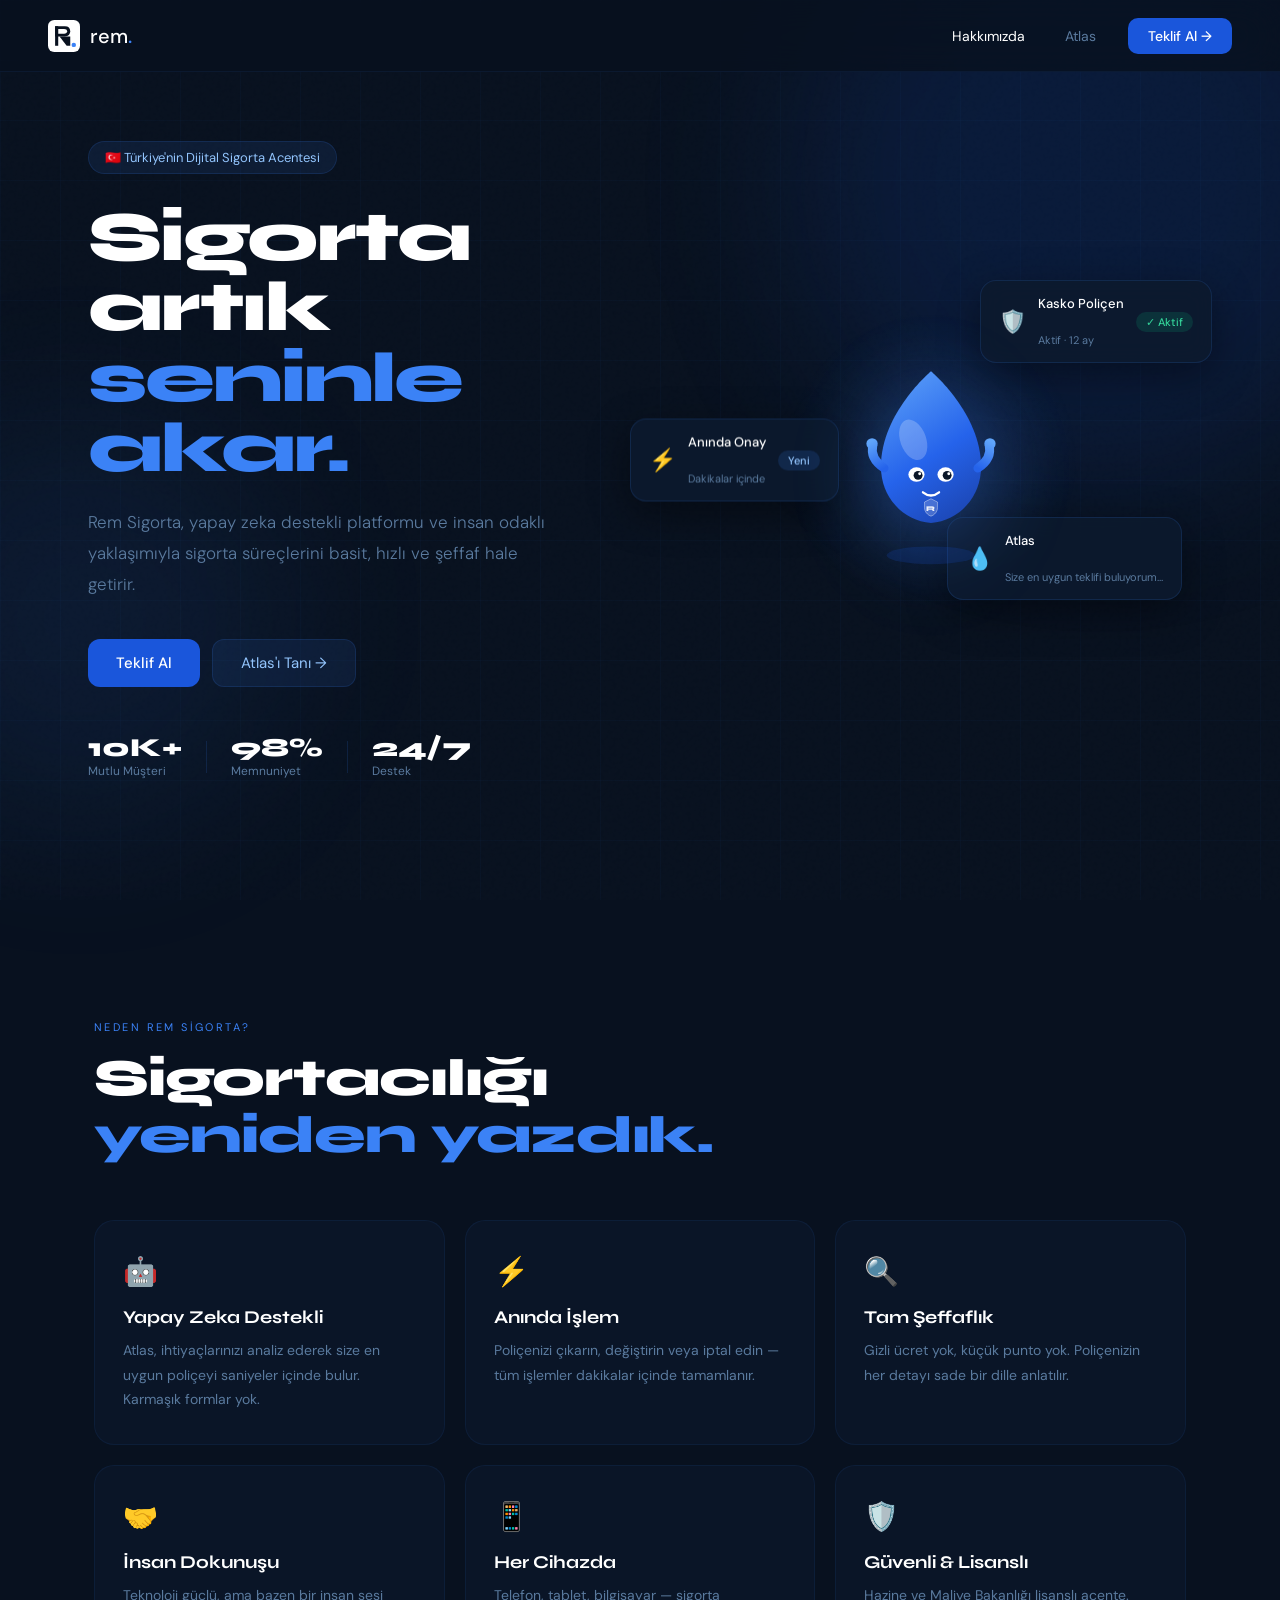
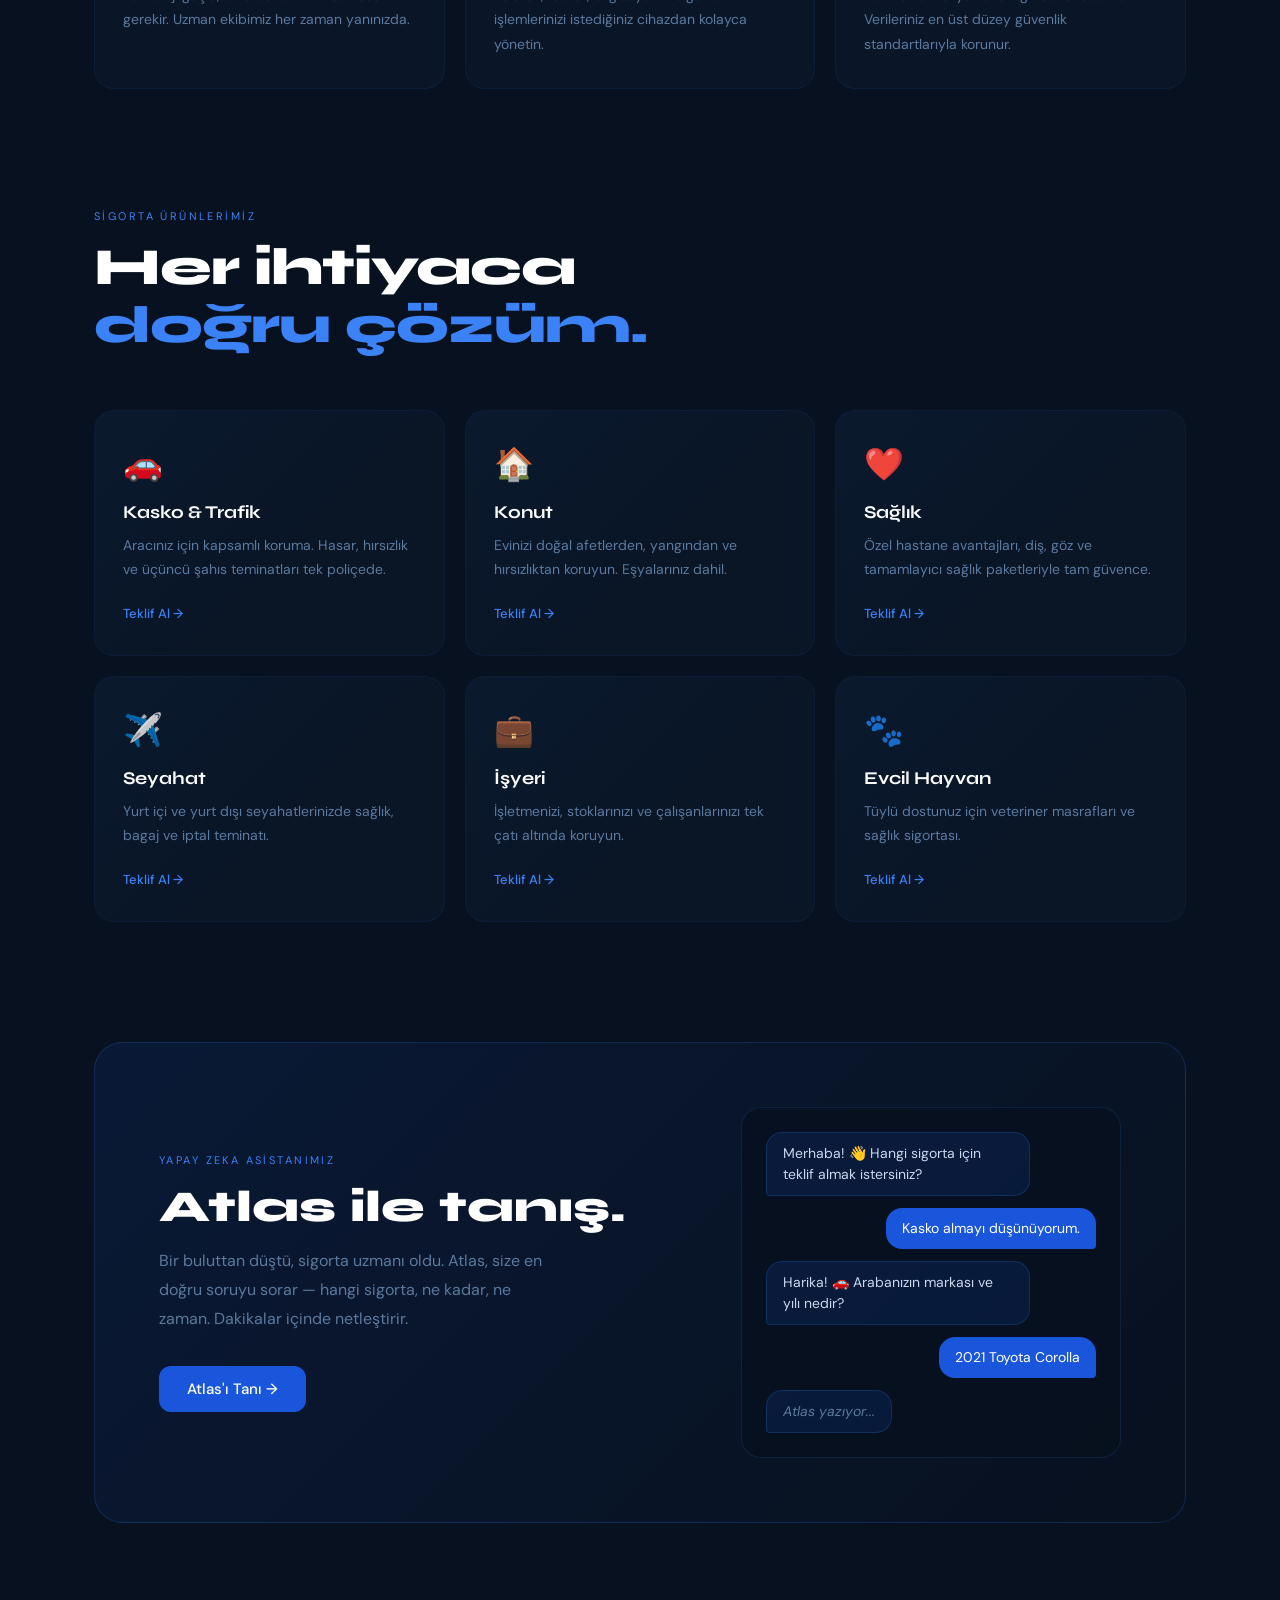
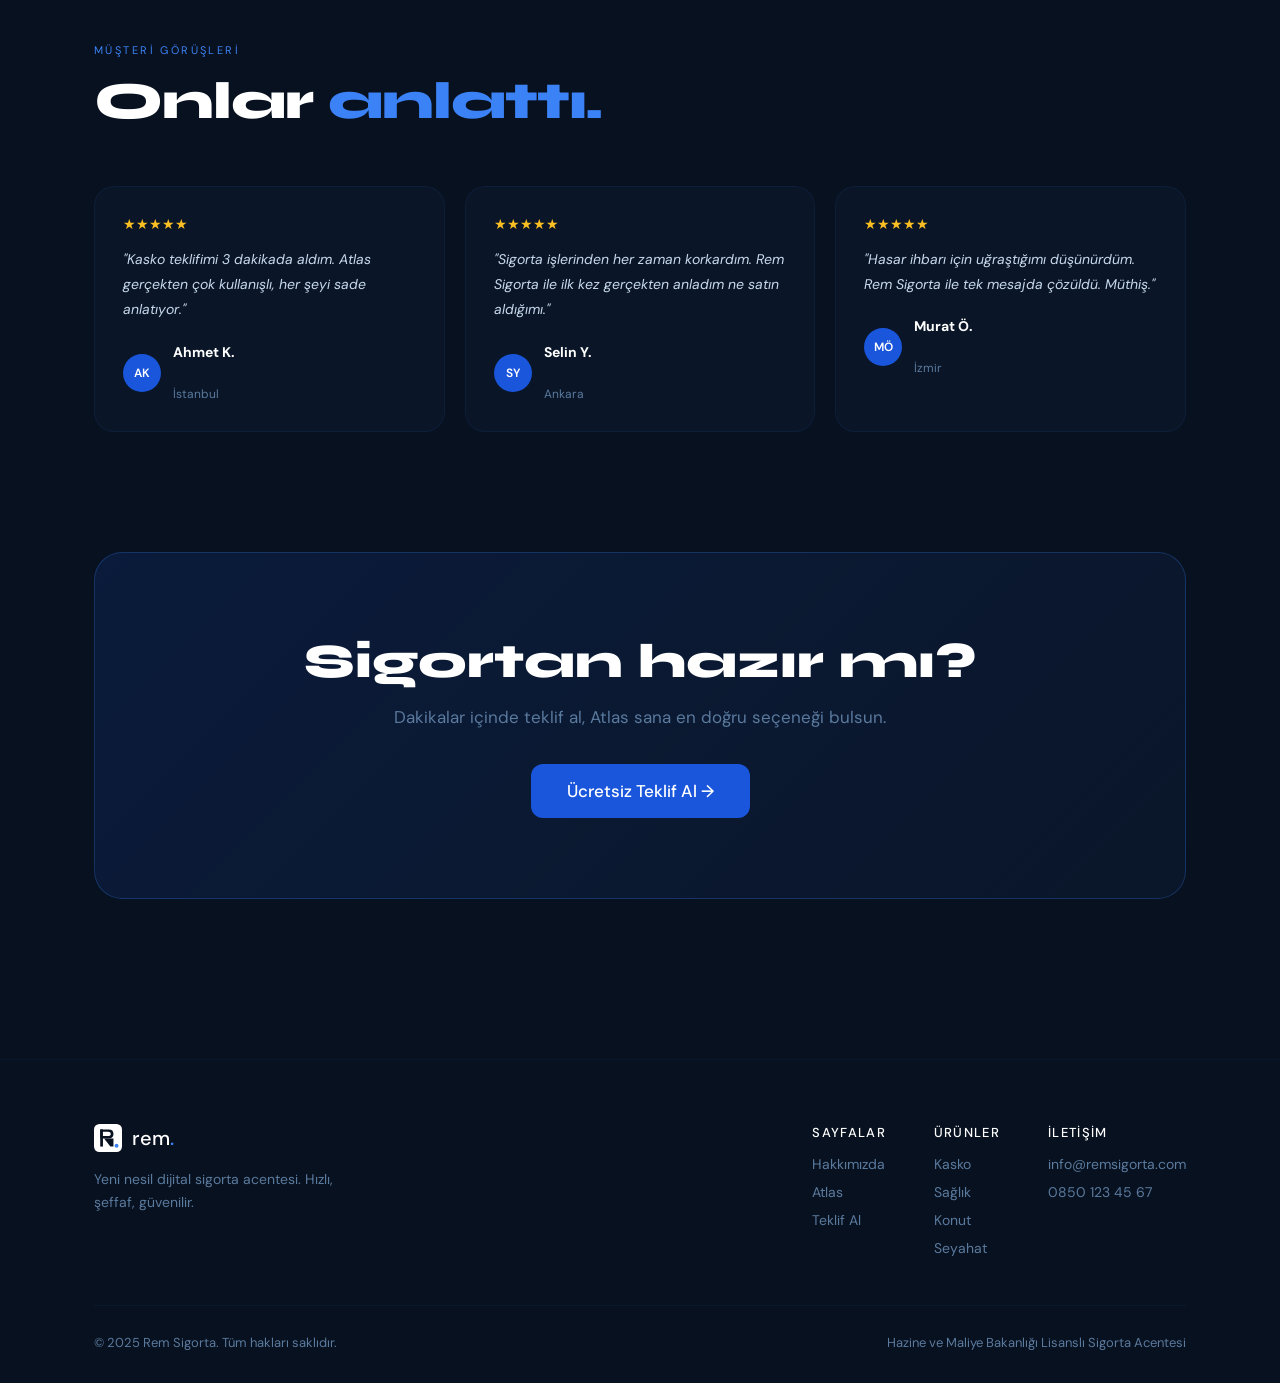
==== index.html @ 56dbf5d8 "feat: Rem Sigorta 3 sayfalı web sitesi — Hakkımızda, Atlas, Teklif Al" ====
<!DOCTYPE html>
<html lang="tr">
<head>
<meta charset="UTF-8">
<meta name="viewport" content="width=device-width, initial-scale=1.0">
<title>Rem Sigorta — Yeni Nesil Dijital Sigorta Acentesi</title>
<link rel="preconnect" href="https://fonts.googleapis.com">
<link rel="preconnect" href="https://fonts.gstatic.com" crossorigin>
<link href="https://fonts.googleapis.com/css2?family=Syne:wght@400;600;700;800&family=DM+Sans:ital,opsz,wght@0,9..40,300;0,9..40,400;0,9..40,500;1,9..40,300&display=swap" rel="stylesheet">
<link rel="stylesheet" href="css/global.css">
<link rel="stylesheet" href="css/hakkimizda.css">
</head>
<body>

<div class="orb orb-1"></div>
<div class="orb orb-2"></div>
<div class="grid-overlay"></div>

<!-- NAV -->
<nav id="navbar">
  <a class="nav-logo" href="index.html">
    <svg width="32" height="32" viewBox="0 0 72 72" fill="none">
      <rect width="72" height="72" rx="14" fill="white"/>
      <rect x="16" y="14" width="7" height="44" fill="#08111F"/>
      <path d="M16 14 H38 Q50 14 50 25.5 Q50 37 38 37 H16Z" fill="#08111F"/>
      <path d="M23 20 H36 Q43 20 43 25.5 Q43 31 36 31 H23Z" fill="white"/>
      <path d="M33 37 L50 37 L50 58 L42 58 L26 37Z" fill="#08111F"/>
      <circle cx="58" cy="56" r="5" fill="#3B82F6"/>
    </svg>
    <div class="nav-brand">rem<span class="dot">.</span></div>
  </a>
  <div class="nav-links">
    <a href="index.html" class="nav-link active">Hakkımızda</a>
    <a href="atlas.html" class="nav-link">Atlas</a>
    <a href="teklif.html" class="nav-cta">Teklif Al →</a>
  </div>
  <button class="nav-mobile-toggle" id="mobileToggle" aria-label="Menü">
    <span></span><span></span><span></span>
  </button>
</nav>
<div class="nav-mobile-menu" id="mobileMenu">
  <a href="index.html" class="nm-link active">Hakkımızda</a>
  <a href="atlas.html" class="nm-link">Atlas</a>
  <a href="teklif.html" class="nm-cta">Teklif Al →</a>
</div>

<!-- HERO -->
<section class="hero">
  <div class="hero-inner">
    <div class="hero-badge">🇹🇷 Türkiye'nin Dijital Sigorta Acentesi</div>
    <h1 class="hero-title">
      Sigorta artık<br>
      <span class="accent">seninle akar.</span>
    </h1>
    <p class="hero-sub">Rem Sigorta, yapay zeka destekli platformu ve insan odaklı yaklaşımıyla sigorta süreçlerini basit, hızlı ve şeffaf hale getirir.</p>
    <div class="hero-actions">
      <a href="teklif.html" class="btn-primary">Teklif Al</a>
      <a href="atlas.html" class="btn-secondary">Atlas'ı Tanı →</a>
    </div>
    <div class="hero-stats">
      <div class="stat"><span class="stat-num">10K+</span><span class="stat-lbl">Mutlu Müşteri</span></div>
      <div class="stat-divider"></div>
      <div class="stat"><span class="stat-num">98%</span><span class="stat-lbl">Memnuniyet</span></div>
      <div class="stat-divider"></div>
      <div class="stat"><span class="stat-num">24/7</span><span class="stat-lbl">Destek</span></div>
    </div>
  </div>
  <div class="hero-visual">
    <div class="hero-card-glow"></div>
    <div class="floating-card fc-1">
      <div class="fc-icon">🛡️</div>
      <div class="fc-text"><strong>Kasko Poliçen</strong><br><small>Aktif · 12 ay</small></div>
      <div class="fc-badge green">✓ Aktif</div>
    </div>
    <div class="floating-card fc-2">
      <div class="fc-icon">💧</div>
      <div class="fc-text"><strong>Atlas</strong><br><small>Size en uygun teklifi buluyorum…</small></div>
    </div>
    <div class="floating-card fc-3">
      <div class="fc-icon">⚡</div>
      <div class="fc-text"><strong>Anında Onay</strong><br><small>Dakikalar içinde</small></div>
      <div class="fc-badge blue">Yeni</div>
    </div>
    <svg class="hero-atlas-mini" width="180" height="210" viewBox="0 0 220 260" fill="none">
      <ellipse cx="110" cy="248" rx="55" ry="11" fill="rgba(26,86,219,0.18)"/>
      <path d="M110 20 C110 20 48 72 48 138 C48 176 75 205 110 208 C145 205 172 176 172 138 C172 72 110 20 110 20Z" fill="url(#ahero)"/>
      <ellipse cx="88" cy="105" rx="16" ry="26" fill="rgba(255,255,255,0.22)" transform="rotate(-20 88 105)"/>
      <ellipse cx="92" cy="148" rx="10" ry="9" fill="white"/>
      <circle cx="94" cy="149" r="5.5" fill="#0A1628"/><circle cx="96" cy="147" r="1.8" fill="white"/>
      <ellipse cx="128" cy="148" rx="10" ry="9" fill="white"/>
      <circle cx="130" cy="149" r="5.5" fill="#0A1628"/><circle cx="132" cy="147" r="1.8" fill="white"/>
      <path d="M100 170 Q110 178 120 170" stroke="white" stroke-width="2.8" stroke-linecap="round" fill="none"/>
      <path d="M52 140 Q34 128 38 112" stroke="url(#ha1)" stroke-width="11" stroke-linecap="round" fill="none"/>
      <circle cx="37" cy="110" r="7" fill="url(#ha1)"/>
      <path d="M168 140 Q186 128 182 112" stroke="url(#ha2)" stroke-width="11" stroke-linecap="round" fill="none"/>
      <circle cx="183" cy="110" r="7" fill="url(#ha2)"/>
      <path d="M110 178 L102 182 V189 C102 194 105.6 198 110 199.5 C114.4 198 118 194 118 189 V182 Z" fill="rgba(255,255,255,0.18)" stroke="rgba(255,255,255,0.4)" stroke-width="1.2"/>
      <text x="110" y="193" text-anchor="middle" font-family="'Syne',sans-serif" font-weight="800" font-size="9" fill="white" opacity="0.9">R</text>
      <defs>
        <linearGradient id="ahero" x1="48" y1="20" x2="172" y2="208" gradientUnits="userSpaceOnUse">
          <stop offset="0%" stop-color="#60A5FA"/><stop offset="55%" stop-color="#2563EB"/><stop offset="100%" stop-color="#1A40A8"/>
        </linearGradient>
        <linearGradient id="ha1" x1="52" y1="140" x2="34" y2="108" gradientUnits="userSpaceOnUse">
          <stop offset="0%" stop-color="#2563EB"/><stop offset="100%" stop-color="#60A5FA"/>
        </linearGradient>
        <linearGradient id="ha2" x1="168" y1="140" x2="186" y2="108" gradientUnits="userSpaceOnUse">
          <stop offset="0%" stop-color="#2563EB"/><stop offset="100%" stop-color="#60A5FA"/>
        </linearGradient>
      </defs>
    </svg>
  </div>
</section>

<!-- NEDEN REM -->
<section class="why-section">
  <div class="container">
    <div class="section-label">Neden Rem Sigorta?</div>
    <h2 class="section-title">Sigortacılığı<br><em>yeniden yazdık.</em></h2>
    <div class="why-grid">
      <div class="why-card reveal">
        <div class="why-icon">🤖</div>
        <h3>Yapay Zeka Destekli</h3>
        <p>Atlas, ihtiyaçlarınızı analiz ederek size en uygun poliçeyi saniyeler içinde bulur. Karmaşık formlar yok.</p>
      </div>
      <div class="why-card reveal">
        <div class="why-icon">⚡</div>
        <h3>Anında İşlem</h3>
        <p>Poliçenizi çıkarın, değiştirin veya iptal edin — tüm işlemler dakikalar içinde tamamlanır.</p>
      </div>
      <div class="why-card reveal">
        <div class="why-icon">🔍</div>
        <h3>Tam Şeffaflık</h3>
        <p>Gizli ücret yok, küçük punto yok. Poliçenizin her detayı sade bir dille anlatılır.</p>
      </div>
      <div class="why-card reveal">
        <div class="why-icon">🤝</div>
        <h3>İnsan Dokunuşu</h3>
        <p>Teknoloji güçlü, ama bazen bir insan sesi gerekir. Uzman ekibimiz her zaman yanınızda.</p>
      </div>
      <div class="why-card reveal">
        <div class="why-icon">📱</div>
        <h3>Her Cihazda</h3>
        <p>Telefon, tablet, bilgisayar — sigorta işlemlerinizi istediğiniz cihazdan kolayca yönetin.</p>
      </div>
      <div class="why-card reveal">
        <div class="why-icon">🛡️</div>
        <h3>Güvenli & Lisanslı</h3>
        <p>Hazine ve Maliye Bakanlığı lisanslı acente. Verileriniz en üst düzey güvenlik standartlarıyla korunur.</p>
      </div>
    </div>
  </div>
</section>

<!-- ÜRÜNLER -->
<section class="products-section">
  <div class="container">
    <div class="section-label">Sigorta Ürünlerimiz</div>
    <h2 class="section-title">Her ihtiyaca<br><em>doğru çözüm.</em></h2>
    <div class="products-grid">
      <div class="product-card reveal">
        <div class="product-icon">🚗</div>
        <h3>Kasko & Trafik</h3>
        <p>Aracınız için kapsamlı koruma. Hasar, hırsızlık ve üçüncü şahıs teminatları tek poliçede.</p>
        <a href="teklif.html" class="product-link">Teklif Al →</a>
      </div>
      <div class="product-card reveal">
        <div class="product-icon">🏠</div>
        <h3>Konut</h3>
        <p>Evinizi doğal afetlerden, yangından ve hırsızlıktan koruyun. Eşyalarınız dahil.</p>
        <a href="teklif.html" class="product-link">Teklif Al →</a>
      </div>
      <div class="product-card reveal">
        <div class="product-icon">❤️</div>
        <h3>Sağlık</h3>
        <p>Özel hastane avantajları, diş, göz ve tamamlayıcı sağlık paketleriyle tam güvence.</p>
        <a href="teklif.html" class="product-link">Teklif Al →</a>
      </div>
      <div class="product-card reveal">
        <div class="product-icon">✈️</div>
        <h3>Seyahat</h3>
        <p>Yurt içi ve yurt dışı seyahatlerinizde sağlık, bagaj ve iptal teminatı.</p>
        <a href="teklif.html" class="product-link">Teklif Al →</a>
      </div>
      <div class="product-card reveal">
        <div class="product-icon">💼</div>
        <h3>İşyeri</h3>
        <p>İşletmenizi, stoklarınızı ve çalışanlarınızı tek çatı altında koruyun.</p>
        <a href="teklif.html" class="product-link">Teklif Al →</a>
      </div>
      <div class="product-card reveal">
        <div class="product-icon">🐾</div>
        <h3>Evcil Hayvan</h3>
        <p>Tüylü dostunuz için veteriner masrafları ve sağlık sigortası.</p>
        <a href="teklif.html" class="product-link">Teklif Al →</a>
      </div>
    </div>
  </div>
</section>

<!-- ATLAS TANITIM -->
<section class="atlas-promo">
  <div class="container">
    <div class="atlas-promo-inner reveal">
      <div class="atlas-promo-text">
        <div class="section-label">Yapay Zeka Asistanımız</div>
        <h2>Atlas ile tanış.</h2>
        <p>Bir buluttan düştü, sigorta uzmanı oldu. Atlas, size en doğru soruyu sorar — hangi sigorta, ne kadar, ne zaman. Dakikalar içinde netleştirir.</p>
        <a href="atlas.html" class="btn-primary">Atlas'ı Tanı →</a>
      </div>
      <div class="atlas-promo-visual">
        <div class="atlas-chat">
          <div class="chat-bubble bot">Merhaba! 👋 Hangi sigorta için teklif almak istersiniz?</div>
          <div class="chat-bubble user">Kasko almayı düşünüyorum.</div>
          <div class="chat-bubble bot">Harika! 🚗 Arabanızın markası ve yılı nedir?</div>
          <div class="chat-bubble user">2021 Toyota Corolla</div>
          <div class="chat-bubble bot typing">Atlas yazıyor<span class="dots"><span>.</span><span>.</span><span>.</span></span></div>
        </div>
      </div>
    </div>
  </div>
</section>

<!-- MÜŞTERİ GÖRÜŞLERİ -->
<section class="testimonials-section">
  <div class="container">
    <div class="section-label">Müşteri Görüşleri</div>
    <h2 class="section-title">Onlar <em>anlattı.</em></h2>
    <div class="testimonials-grid">
      <div class="testimonial-card reveal">
        <div class="stars">★★★★★</div>
        <p>"Kasko teklifimi 3 dakikada aldım. Atlas gerçekten çok kullanışlı, her şeyi sade anlatıyor."</p>
        <div class="testimonial-author">
          <div class="author-avatar">AK</div>
          <div><strong>Ahmet K.</strong><br><small>İstanbul</small></div>
        </div>
      </div>
      <div class="testimonial-card reveal">
        <div class="stars">★★★★★</div>
        <p>"Sigorta işlerinden her zaman korkardım. Rem Sigorta ile ilk kez gerçekten anladım ne satın aldığımı."</p>
        <div class="testimonial-author">
          <div class="author-avatar">SY</div>
          <div><strong>Selin Y.</strong><br><small>Ankara</small></div>
        </div>
      </div>
      <div class="testimonial-card reveal">
        <div class="stars">★★★★★</div>
        <p>"Hasar ihbarı için uğraştığımı düşünürdüm. Rem Sigorta ile tek mesajda çözüldü. Müthiş."</p>
        <div class="testimonial-author">
          <div class="author-avatar">MÖ</div>
          <div><strong>Murat Ö.</strong><br><small>İzmir</small></div>
        </div>
      </div>
    </div>
  </div>
</section>

<!-- CTA -->
<section class="cta-section">
  <div class="container">
    <div class="cta-inner reveal">
      <h2>Sigortan hazır mı?</h2>
      <p>Dakikalar içinde teklif al, Atlas sana en doğru seçeneği bulsun.</p>
      <a href="teklif.html" class="btn-primary btn-large">Ücretsiz Teklif Al →</a>
    </div>
  </div>
</section>

<!-- FOOTER -->
<footer>
  <div class="container">
    <div class="footer-top">
      <div class="footer-brand">
        <a class="nav-logo" href="index.html">
          <svg width="28" height="28" viewBox="0 0 72 72" fill="none">
            <rect width="72" height="72" rx="14" fill="white"/>
            <rect x="16" y="14" width="7" height="44" fill="#08111F"/>
            <path d="M16 14 H38 Q50 14 50 25.5 Q50 37 38 37 H16Z" fill="#08111F"/>
            <path d="M23 20 H36 Q43 20 43 25.5 Q43 31 36 31 H23Z" fill="white"/>
            <path d="M33 37 L50 37 L50 58 L42 58 L26 37Z" fill="#08111F"/>
            <circle cx="58" cy="56" r="5" fill="#3B82F6"/>
          </svg>
          <div class="nav-brand">rem<span class="dot">.</span></div>
        </a>
        <p>Yeni nesil dijital sigorta acentesi. Hızlı, şeffaf, güvenilir.</p>
      </div>
      <div class="footer-links">
        <div class="footer-col">
          <h4>Sayfalar</h4>
          <a href="index.html">Hakkımızda</a>
          <a href="atlas.html">Atlas</a>
          <a href="teklif.html">Teklif Al</a>
        </div>
        <div class="footer-col">
          <h4>Ürünler</h4>
          <a href="teklif.html">Kasko</a>
          <a href="teklif.html">Sağlık</a>
          <a href="teklif.html">Konut</a>
          <a href="teklif.html">Seyahat</a>
        </div>
        <div class="footer-col">
          <h4>İletişim</h4>
          <a href="mailto:info@remsigorta.com">info@remsigorta.com</a>
          <a href="tel:+908501234567">0850 123 45 67</a>
        </div>
      </div>
    </div>
    <div class="footer-bottom">
      <p>© 2025 Rem Sigorta. Tüm hakları saklıdır.</p>
      <p>Hazine ve Maliye Bakanlığı Lisanslı Sigorta Acentesi</p>
    </div>
  </div>
</footer>

<script src="js/main.js"></script>
</body>
</html>
---- css/global.css ----
/* ═══════════════════════════════════════
   REM SİGORTA — GLOBAL STYLES
═══════════════════════════════════════ */

@import url('https://fonts.googleapis.com/css2?family=Syne:wght@400;600;700;800&family=DM+Sans:ital,opsz,wght@0,9..40,300;0,9..40,400;0,9..40,500;1,9..40,300&display=swap');

:root {
  --navy:   #08111F;
  --navy2:  #0D1A2E;
  --blue:   #1A56DB;
  --sky:    #3B82F6;
  --ice:    #93C5FD;
  --white:  #FFFFFF;
  --muted:  #5A7A9E;
  --text:   #C8D9EE;
  --border: rgba(59,130,246,0.15);
  --border2:rgba(59,130,246,0.08);
  --glow:   rgba(59,130,246,0.2);
}

*, *::before, *::after { margin:0; padding:0; box-sizing:border-box; }
html { scroll-behavior:smooth; }
body {
  background: var(--navy);
  color: var(--text);
  font-family: 'DM Sans', sans-serif;
  overflow-x: hidden;
  min-height: 100vh;
}

/* Noise texture overlay */
body::before {
  content: '';
  position: fixed; inset: 0;
  background-image: url("data:image/svg+xml,%3Csvg viewBox='0 0 256 256' xmlns='http://www.w3.org/2000/svg'%3E%3Cfilter id='n'%3E%3CfeTurbulence type='fractalNoise' baseFrequency='0.9' numOctaves='4' stitchTiles='stitch'/%3E%3C/filter%3E%3Crect width='100%25' height='100%25' filter='url(%23n)' opacity='0.04'/%3E%3C/svg%3E");
  pointer-events: none; z-index: 0; opacity: 0.4;
}

/* Ambient orbs */
.orb {
  position: fixed; border-radius: 50%;
  pointer-events: none; z-index: 0; filter: blur(80px);
}
.orb-1 {
  width: 600px; height: 600px;
  background: rgba(26,86,219,0.14);
  top: -120px; right: -120px;
  animation: drift1 14s ease-in-out infinite;
}
.orb-2 {
  width: 400px; height: 400px;
  background: rgba(59,130,246,0.08);
  bottom: 80px; left: -120px;
  animation: drift2 18s ease-in-out infinite;
}
@keyframes drift1 { 0%,100%{transform:translate(0,0)} 50%{transform:translate(28px,40px)} }
@keyframes drift2 { 0%,100%{transform:translate(0,0)} 50%{transform:translate(-22px,28px)} }

/* Grid overlay */
.grid-overlay {
  position: fixed; inset: 0; z-index: 0; pointer-events: none;
  background-image:
    linear-gradient(rgba(59,130,246,0.03) 1px, transparent 1px),
    linear-gradient(90deg, rgba(59,130,246,0.03) 1px, transparent 1px);
  background-size: 60px 60px;
}

/* ═══ NAVBAR ═══ */
nav {
  position: fixed; top: 0; left: 0; right: 0; z-index: 1000;
  padding: 0 48px;
  height: 72px;
  display: flex; align-items: center; justify-content: space-between;
  background: rgba(8,17,31,0.8);
  backdrop-filter: blur(20px);
  border-bottom: 1px solid var(--border2);
  transition: background .3s;
}
nav.scrolled {
  background: rgba(8,17,31,0.95);
  border-bottom-color: var(--border);
}

.nav-logo {
  display: flex; align-items: center; gap: 10px;
  text-decoration: none;
}
.nav-brand {
  font-family: 'DM Sans', sans-serif;
  font-weight: 500; font-size: 20px; color: white;
}
.nav-brand .dot { color: var(--sky); }

.nav-links {
  display: flex; align-items: center; gap: 8px;
}
.nav-link {
  font-size: 14px; font-weight: 400; color: var(--muted);
  text-decoration: none; padding: 8px 16px; border-radius: 8px;
  transition: color .2s, background .2s;
}
.nav-link:hover { color: white; background: rgba(255,255,255,0.05); }
.nav-link.active { color: white; }

.nav-cta {
  font-size: 14px; font-weight: 500;
  color: white; text-decoration: none;
  background: var(--blue);
  padding: 9px 20px; border-radius: 10px;
  transition: background .2s, transform .15s;
  margin-left: 8px;
}
.nav-cta:hover { background: var(--sky); transform: translateY(-1px); }

.nav-mobile-toggle {
  display: none; flex-direction: column; gap: 5px;
  background: none; border: none; cursor: pointer; padding: 4px;
}
.nav-mobile-toggle span {
  display: block; width: 24px; height: 2px;
  background: var(--muted); border-radius: 2px; transition: .3s;
}

.nav-mobile-menu {
  display: none; position: fixed; top: 72px; left: 0; right: 0;
  background: rgba(8,17,31,0.97); backdrop-filter: blur(20px);
  padding: 20px 24px; border-bottom: 1px solid var(--border);
  flex-direction: column; gap: 8px; z-index: 999;
}
.nav-mobile-menu.open { display: flex; }
.nm-link {
  font-size: 16px; color: var(--muted); text-decoration: none;
  padding: 12px 16px; border-radius: 10px; transition: .2s;
}
.nm-link:hover, .nm-link.active { color: white; background: rgba(255,255,255,0.05); }
.nm-cta {
  font-size: 16px; font-weight: 500; color: white; text-decoration: none;
  background: var(--blue); padding: 12px 16px; border-radius: 10px;
  text-align: center; margin-top: 8px; transition: .2s;
}
.nm-cta:hover { background: var(--sky); }

/* ═══ CONTAINER ═══ */
.container {
  max-width: 1140px; margin: 0 auto;
  padding: 0 24px; position: relative; z-index: 1;
}

/* ═══ SECTION LABELS ═══ */
.section-label {
  font-size: 11px; text-transform: uppercase; letter-spacing: .22em;
  color: var(--sky); margin-bottom: 16px; display: block;
}
.section-title {
  font-family: 'Syne', sans-serif; font-weight: 800;
  font-size: clamp(32px, 4.5vw, 52px);
  color: var(--white); line-height: 1.1;
  letter-spacing: -.02em; margin-bottom: 56px;
}
.section-title em { color: var(--sky); font-style: normal; }

/* ═══ BUTTONS ═══ */
.btn-primary {
  display: inline-flex; align-items: center; gap: 8px;
  background: var(--blue); color: white;
  font-size: 15px; font-weight: 500; text-decoration: none;
  padding: 13px 28px; border-radius: 12px;
  border: none; cursor: pointer;
  transition: background .2s, transform .15s, box-shadow .2s;
  box-shadow: 0 0 0 0 rgba(59,130,246,0);
}
.btn-primary:hover {
  background: var(--sky); transform: translateY(-2px);
  box-shadow: 0 8px 30px rgba(59,130,246,0.3);
}
.btn-primary.btn-large {
  font-size: 17px; padding: 16px 36px;
}

.btn-secondary {
  display: inline-flex; align-items: center; gap: 8px;
  background: rgba(59,130,246,0.1);
  border: 1px solid var(--border);
  color: var(--ice); font-size: 15px; font-weight: 400;
  text-decoration: none; padding: 13px 28px; border-radius: 12px;
  cursor: pointer;
  transition: background .2s, color .2s, transform .15s;
}
.btn-secondary:hover {
  background: rgba(59,130,246,0.18); color: white;
  transform: translateY(-2px);
}

/* ═══ REVEAL ANIMATION ═══ */
.reveal {
  opacity: 0; transform: translateY(24px);
  transition: opacity .6s ease, transform .6s ease;
}
.reveal.visible { opacity: 1; transform: translateY(0); }
.reveal:nth-child(2) { transition-delay: .08s; }
.reveal:nth-child(3) { transition-delay: .16s; }
.reveal:nth-child(4) { transition-delay: .24s; }
.reveal:nth-child(5) { transition-delay: .32s; }
.reveal:nth-child(6) { transition-delay: .40s; }

/* ═══ FOOTER ═══ */
footer {
  position: relative; z-index: 1;
  border-top: 1px solid var(--border2);
  padding: 64px 0 32px;
  margin-top: 80px;
}
.footer-top {
  display: flex; justify-content: space-between; gap: 48px;
  margin-bottom: 48px;
  flex-wrap: wrap;
}
.footer-brand {
  max-width: 260px;
}
.footer-brand p {
  margin-top: 16px; font-size: 14px; color: var(--muted);
  line-height: 1.7;
}
.footer-links {
  display: flex; gap: 48px; flex-wrap: wrap;
}
.footer-col {
  display: flex; flex-direction: column; gap: 10px;
}
.footer-col h4 {
  font-size: 13px; font-weight: 500; color: white;
  margin-bottom: 4px; text-transform: uppercase; letter-spacing: .1em;
}
.footer-col a {
  font-size: 14px; color: var(--muted); text-decoration: none;
  transition: color .2s;
}
.footer-col a:hover { color: white; }
.footer-bottom {
  display: flex; justify-content: space-between;
  align-items: center; flex-wrap: wrap; gap: 12px;
  padding-top: 28px; border-top: 1px solid var(--border2);
}
.footer-bottom p { font-size: 13px; color: var(--muted); }

/* ═══ RESPONSIVE ═══ */
@media (max-width: 768px) {
  nav { padding: 0 20px; }
  .nav-links { display: none; }
  .nav-mobile-toggle { display: flex; }
  .footer-top { flex-direction: column; }
  .footer-links { gap: 32px; }
  .footer-bottom { flex-direction: column; text-align: center; }
}

@keyframes fadeUp {
  from { opacity:0; transform:translateY(20px); }
  to   { opacity:1; transform:translateY(0); }
}
---- css/hakkimizda.css ----
/* ═══════════════════════════════════════
   HAKKIMIZDA / ANA SAYFA
═══════════════════════════════════════ */

/* HERO */
.hero {
  position: relative; z-index: 1;
  min-height: 100vh;
  display: flex; align-items: center;
  padding: 100px 48px 80px;
  gap: 60px; max-width: 1200px; margin: 0 auto;
}
.hero-inner { flex: 1; max-width: 560px; }
.hero-visual {
  flex: 1; position: relative;
  display: flex; align-items: center; justify-content: center;
  min-height: 480px;
}

.hero-badge {
  display: inline-flex; align-items: center; gap: 8px;
  background: rgba(59,130,246,0.1);
  border: 1px solid var(--border);
  border-radius: 100px;
  padding: 7px 16px; font-size: 13px; color: var(--ice);
  margin-bottom: 28px;
  animation: fadeUp .5s ease both;
}
.hero-title {
  font-family: 'Syne', sans-serif; font-weight: 800;
  font-size: clamp(40px, 5.5vw, 72px);
  color: var(--white); line-height: 1.0; letter-spacing: -.03em;
  margin-bottom: 24px;
  animation: fadeUp .6s .05s ease both;
}
.hero-title .accent { color: var(--sky); }

.hero-sub {
  font-size: 17px; color: var(--muted);
  line-height: 1.8; font-weight: 300; max-width: 460px;
  margin-bottom: 40px;
  animation: fadeUp .6s .12s ease both;
}
.hero-actions {
  display: flex; gap: 12px; flex-wrap: wrap;
  margin-bottom: 48px;
  animation: fadeUp .6s .18s ease both;
}
.hero-stats {
  display: flex; align-items: center; gap: 24px;
  animation: fadeUp .6s .24s ease both;
}
.stat { display: flex; flex-direction: column; }
.stat-num {
  font-family: 'Syne', sans-serif; font-weight: 800;
  font-size: 26px; color: white; line-height: 1;
}
.stat-lbl { font-size: 12px; color: var(--muted); margin-top: 2px; }
.stat-divider {
  width: 1px; height: 32px;
  background: var(--border); flex-shrink: 0;
}

/* Floating visual cards */
.hero-card-glow {
  position: absolute; top: 50%; left: 50%;
  transform: translate(-50%,-50%);
  width: 320px; height: 320px; border-radius: 50%;
  background: radial-gradient(circle, rgba(59,130,246,0.15) 0%, transparent 65%);
  animation: halo 5s ease-in-out infinite;
  pointer-events: none;
}
@keyframes halo {
  0%,100%{transform:translate(-50%,-50%) scale(1);opacity:.6}
  50%{transform:translate(-50%,-50%) scale(1.12);opacity:1}
}

.hero-atlas-mini {
  animation: float 5s ease-in-out infinite;
  filter: drop-shadow(0 16px 40px rgba(59,130,246,0.35));
}
@keyframes float { 0%,100%{transform:translateY(0)} 50%{transform:translateY(-14px)} }

.floating-card {
  position: absolute;
  background: rgba(13,26,46,0.9);
  backdrop-filter: blur(12px);
  border: 1px solid var(--border);
  border-radius: 16px;
  padding: 14px 18px;
  display: flex; align-items: center; gap: 12px;
  min-width: 200px;
  box-shadow: 0 12px 40px rgba(0,0,0,0.4);
}
.fc-icon { font-size: 22px; flex-shrink: 0; }
.fc-text { font-size: 13px; color: var(--text); flex: 1; }
.fc-text strong { display: block; color: white; margin-bottom: 2px; font-weight: 500; }
.fc-text small { color: var(--muted); font-size: 11px; }
.fc-badge {
  font-size: 11px; font-weight: 500; padding: 3px 10px;
  border-radius: 100px; flex-shrink: 0;
}
.fc-badge.green { background: rgba(16,185,129,0.15); color: #34D399; }
.fc-badge.blue  { background: rgba(59,130,246,0.15); color: var(--ice); }

.fc-1 { top: 60px; right: -20px; animation: floatCard1 6s ease-in-out infinite; }
.fc-2 { bottom: 100px; right: 10px; animation: floatCard2 7s 1s ease-in-out infinite; }
.fc-3 { top: 50%; left: -40px; transform: translateY(-50%); animation: floatCard3 5s 2s ease-in-out infinite; }

@keyframes floatCard1 { 0%,100%{transform:translateY(0)} 50%{transform:translateY(-8px)} }
@keyframes floatCard2 { 0%,100%{transform:translateY(0)} 50%{transform:translateY(8px)} }
@keyframes floatCard3 { 0%,100%{transform:translateY(-50%) translateX(0)} 50%{transform:translateY(-50%) translateX(-6px)} }

/* WHY SECTION */
.why-section {
  position: relative; z-index: 1;
  padding: 120px 0;
}
.why-grid {
  display: grid;
  grid-template-columns: repeat(3, 1fr);
  gap: 20px;
}
.why-card {
  background: rgba(13,26,46,0.6);
  border: 1px solid var(--border2);
  border-radius: 20px;
  padding: 32px 28px;
  transition: border-color .2s, transform .2s, background .2s;
}
.why-card:hover {
  border-color: var(--border);
  background: rgba(13,26,46,0.9);
  transform: translateY(-4px);
}
.why-icon { font-size: 28px; margin-bottom: 16px; }
.why-card h3 {
  font-family: 'Syne', sans-serif; font-weight: 700;
  font-size: 18px; color: white; margin-bottom: 10px;
}
.why-card p { font-size: 14px; color: var(--muted); line-height: 1.75; }

/* PRODUCTS SECTION */
.products-section {
  position: relative; z-index: 1;
  padding: 0 0 120px;
}
.products-grid {
  display: grid;
  grid-template-columns: repeat(3, 1fr);
  gap: 20px;
}
.product-card {
  background: rgba(13,26,46,0.5);
  border: 1px solid var(--border2);
  border-radius: 20px;
  padding: 32px 28px;
  transition: border-color .2s, transform .2s;
  position: relative; overflow: hidden;
}
.product-card::before {
  content: '';
  position: absolute; inset: 0;
  background: linear-gradient(135deg, rgba(59,130,246,0.04) 0%, transparent 60%);
  pointer-events: none;
}
.product-card:hover {
  border-color: rgba(59,130,246,0.3);
  transform: translateY(-4px);
}
.product-icon { font-size: 32px; margin-bottom: 16px; }
.product-card h3 {
  font-family: 'Syne', sans-serif; font-weight: 700;
  font-size: 18px; color: white; margin-bottom: 10px;
}
.product-card p { font-size: 14px; color: var(--muted); line-height: 1.75; margin-bottom: 20px; }
.product-link {
  font-size: 13px; color: var(--sky); text-decoration: none;
  font-weight: 500; transition: color .2s;
}
.product-link:hover { color: var(--ice); }

/* ATLAS PROMO */
.atlas-promo {
  position: relative; z-index: 1;
  padding: 0 0 120px;
}
.atlas-promo-inner {
  background: linear-gradient(135deg, rgba(26,86,219,0.12) 0%, rgba(8,17,31,0.4) 100%);
  border: 1px solid rgba(59,130,246,0.2);
  border-radius: 28px;
  padding: 64px;
  display: flex; gap: 64px; align-items: center;
}
.atlas-promo-text { flex: 1; }
.atlas-promo-text h2 {
  font-family: 'Syne', sans-serif; font-weight: 800;
  font-size: clamp(28px, 3.5vw, 44px);
  color: white; line-height: 1.1; margin-bottom: 16px;
}
.atlas-promo-text p {
  font-size: 16px; color: var(--muted); line-height: 1.8;
  margin-bottom: 32px; max-width: 400px;
}
.atlas-promo-visual { flex: 0 0 380px; }

/* Chat bubbles */
.atlas-chat {
  background: rgba(8,17,31,0.8);
  border: 1px solid var(--border);
  border-radius: 20px;
  padding: 24px;
  display: flex; flex-direction: column; gap: 12px;
}
.chat-bubble {
  max-width: 80%;
  padding: 10px 16px;
  border-radius: 16px;
  font-size: 14px; line-height: 1.5;
}
.chat-bubble.bot {
  background: rgba(26,86,219,0.15);
  border: 1px solid rgba(59,130,246,0.2);
  color: var(--text); align-self: flex-start;
  border-bottom-left-radius: 4px;
}
.chat-bubble.user {
  background: var(--blue);
  color: white; align-self: flex-end;
  border-bottom-right-radius: 4px;
}
.chat-bubble.typing {
  color: var(--muted); font-style: italic;
}
.dots span {
  animation: blink 1.2s infinite;
  display: inline-block;
}
.dots span:nth-child(2) { animation-delay: .2s; }
.dots span:nth-child(3) { animation-delay: .4s; }
@keyframes blink {
  0%,100%{opacity:.2} 50%{opacity:1}
}

/* TESTIMONIALS */
.testimonials-section {
  position: relative; z-index: 1;
  padding: 0 0 120px;
}
.testimonials-grid {
  display: grid;
  grid-template-columns: repeat(3, 1fr);
  gap: 20px;
}
.testimonial-card {
  background: rgba(13,26,46,0.6);
  border: 1px solid var(--border2);
  border-radius: 20px;
  padding: 28px;
}
.stars { font-size: 14px; color: #FBBF24; margin-bottom: 14px; }
.testimonial-card p {
  font-size: 14px; color: var(--text); line-height: 1.8;
  margin-bottom: 20px; font-style: italic;
}
.testimonial-author {
  display: flex; align-items: center; gap: 12px;
}
.author-avatar {
  width: 38px; height: 38px; border-radius: 50%;
  background: var(--blue);
  display: flex; align-items: center; justify-content: center;
  font-size: 12px; font-weight: 600; color: white;
  flex-shrink: 0;
}
.testimonial-author strong { font-size: 14px; color: white; display: block; }
.testimonial-author small { font-size: 12px; color: var(--muted); }

/* CTA SECTION */
.cta-section {
  position: relative; z-index: 1;
  padding: 0 0 80px;
}
.cta-inner {
  text-align: center;
  background: linear-gradient(135deg, rgba(26,86,219,0.15) 0%, rgba(59,130,246,0.05) 100%);
  border: 1px solid rgba(59,130,246,0.25);
  border-radius: 28px;
  padding: 80px 40px;
}
.cta-inner h2 {
  font-family: 'Syne', sans-serif; font-weight: 800;
  font-size: clamp(28px, 4vw, 48px);
  color: white; margin-bottom: 16px;
}
.cta-inner p {
  font-size: 17px; color: var(--muted);
  margin-bottom: 36px;
}

/* RESPONSIVE */
@media (max-width: 1024px) {
  .hero { flex-direction: column; padding: 120px 24px 60px; text-align: center; }
  .hero-inner { max-width: 100%; }
  .hero-actions { justify-content: center; }
  .hero-stats { justify-content: center; }
  .hero-visual { min-height: 360px; width: 100%; }
  .fc-1 { top: 20px; right: 10px; }
  .fc-3 { left: 10px; }
  .why-grid, .products-grid, .testimonials-grid { grid-template-columns: repeat(2, 1fr); }
  .atlas-promo-inner { flex-direction: column; padding: 40px; }
  .atlas-promo-visual { flex: none; width: 100%; }
}

@media (max-width: 640px) {
  .hero { padding: 100px 20px 48px; }
  .why-grid, .products-grid, .testimonials-grid { grid-template-columns: 1fr; }
  .floating-card { display: none; }
  .hero-visual { min-height: 240px; }
}
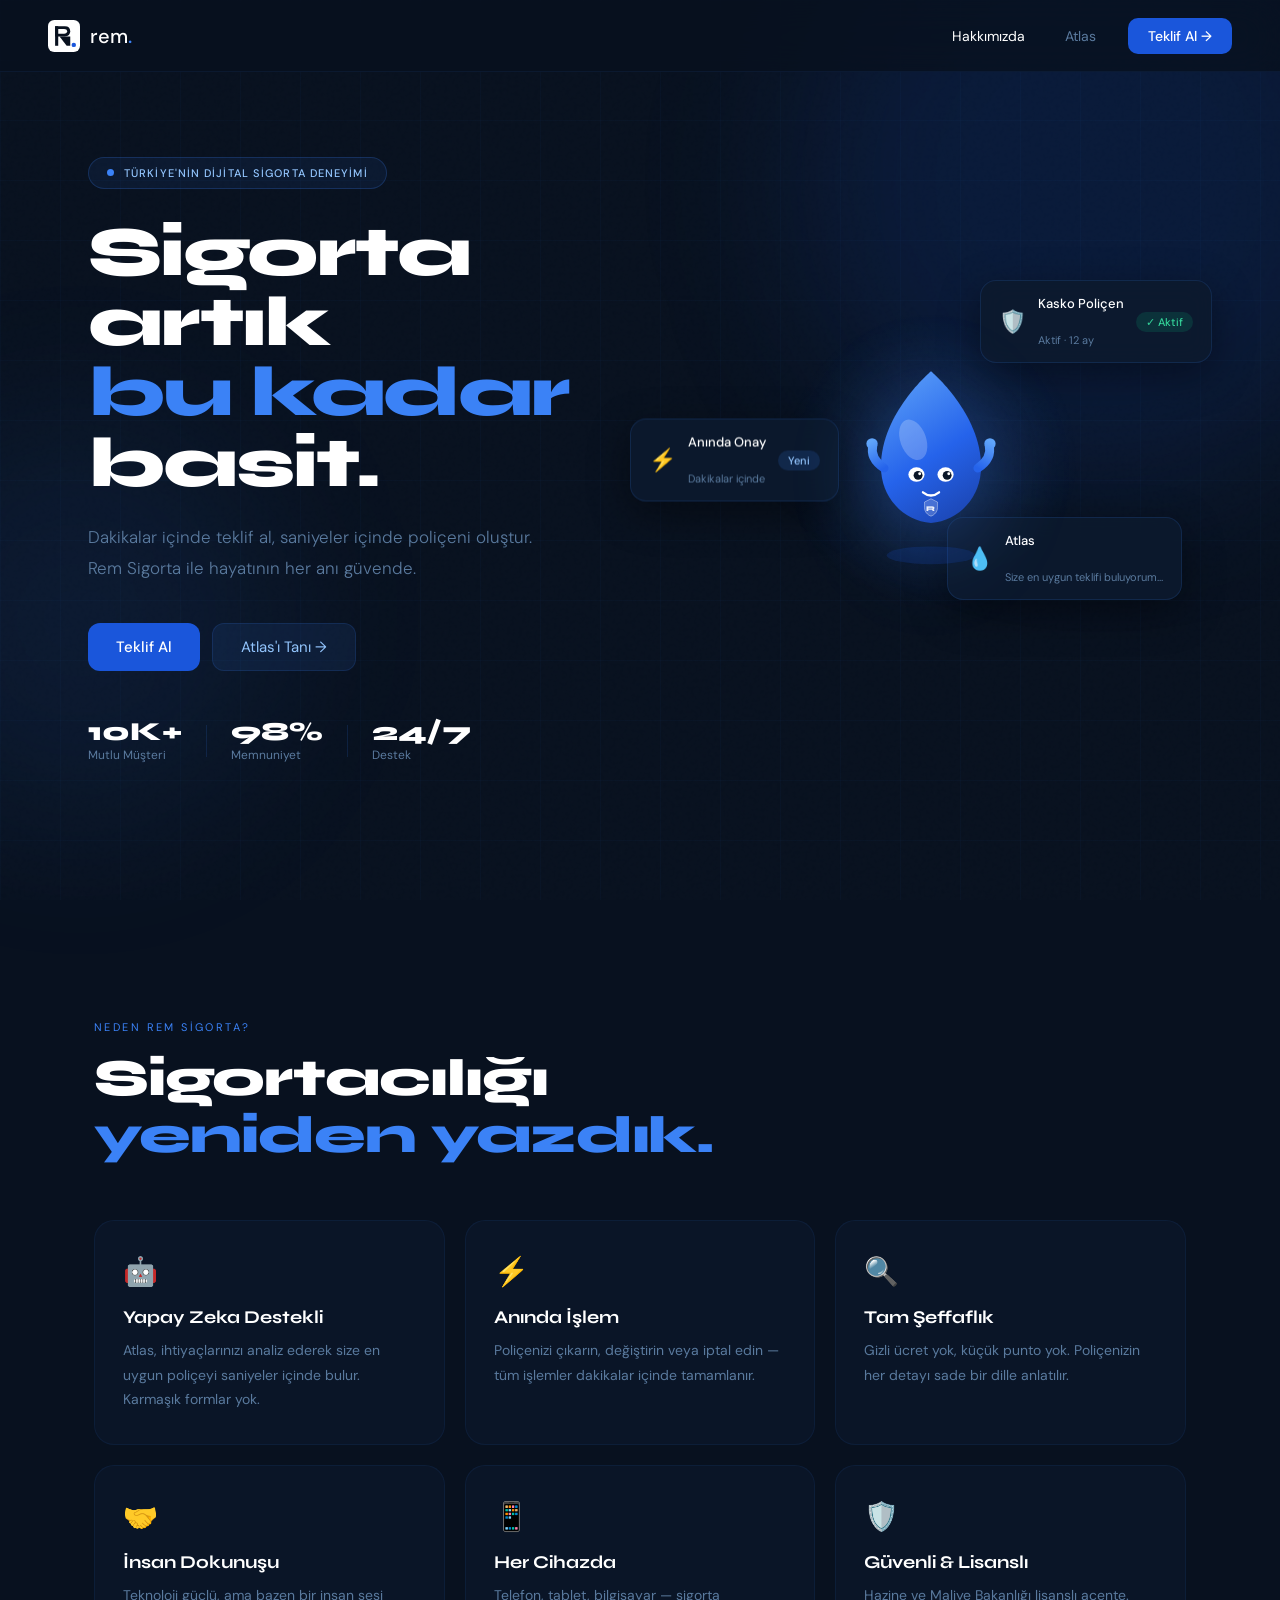
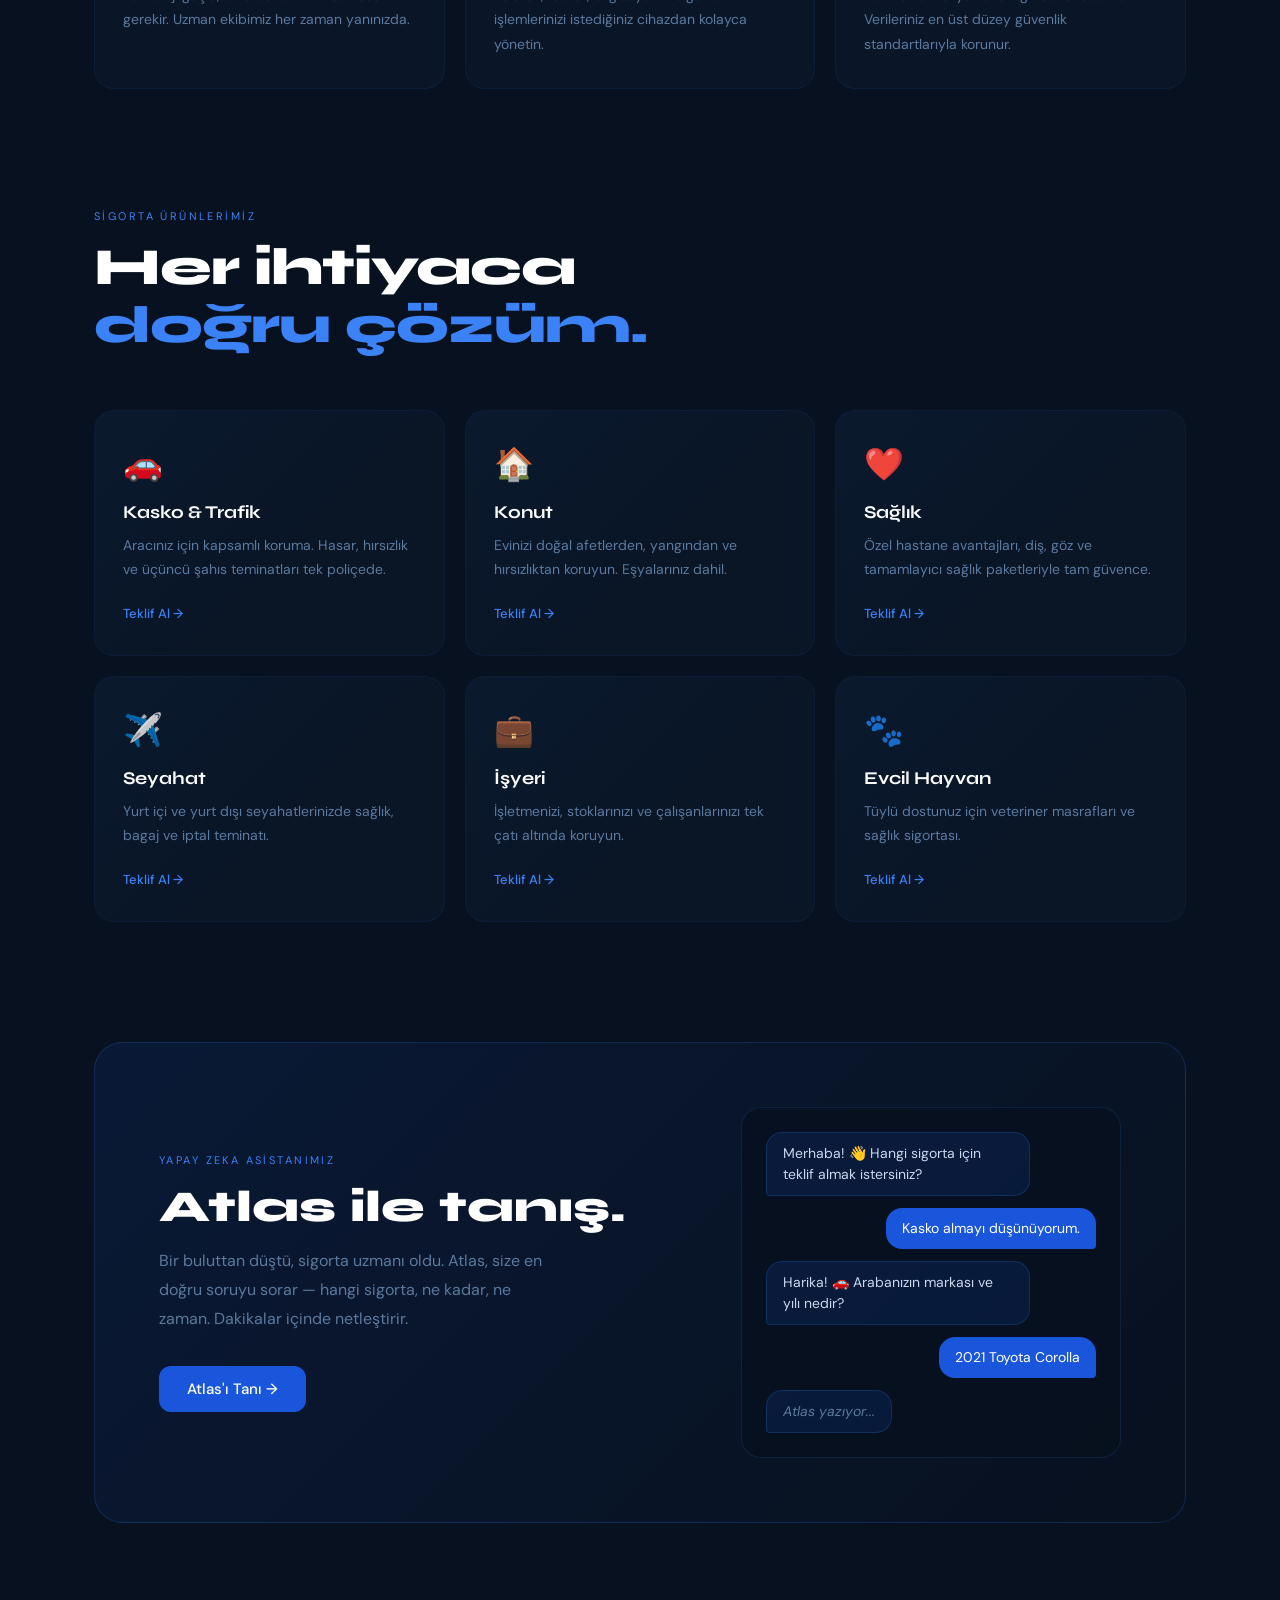
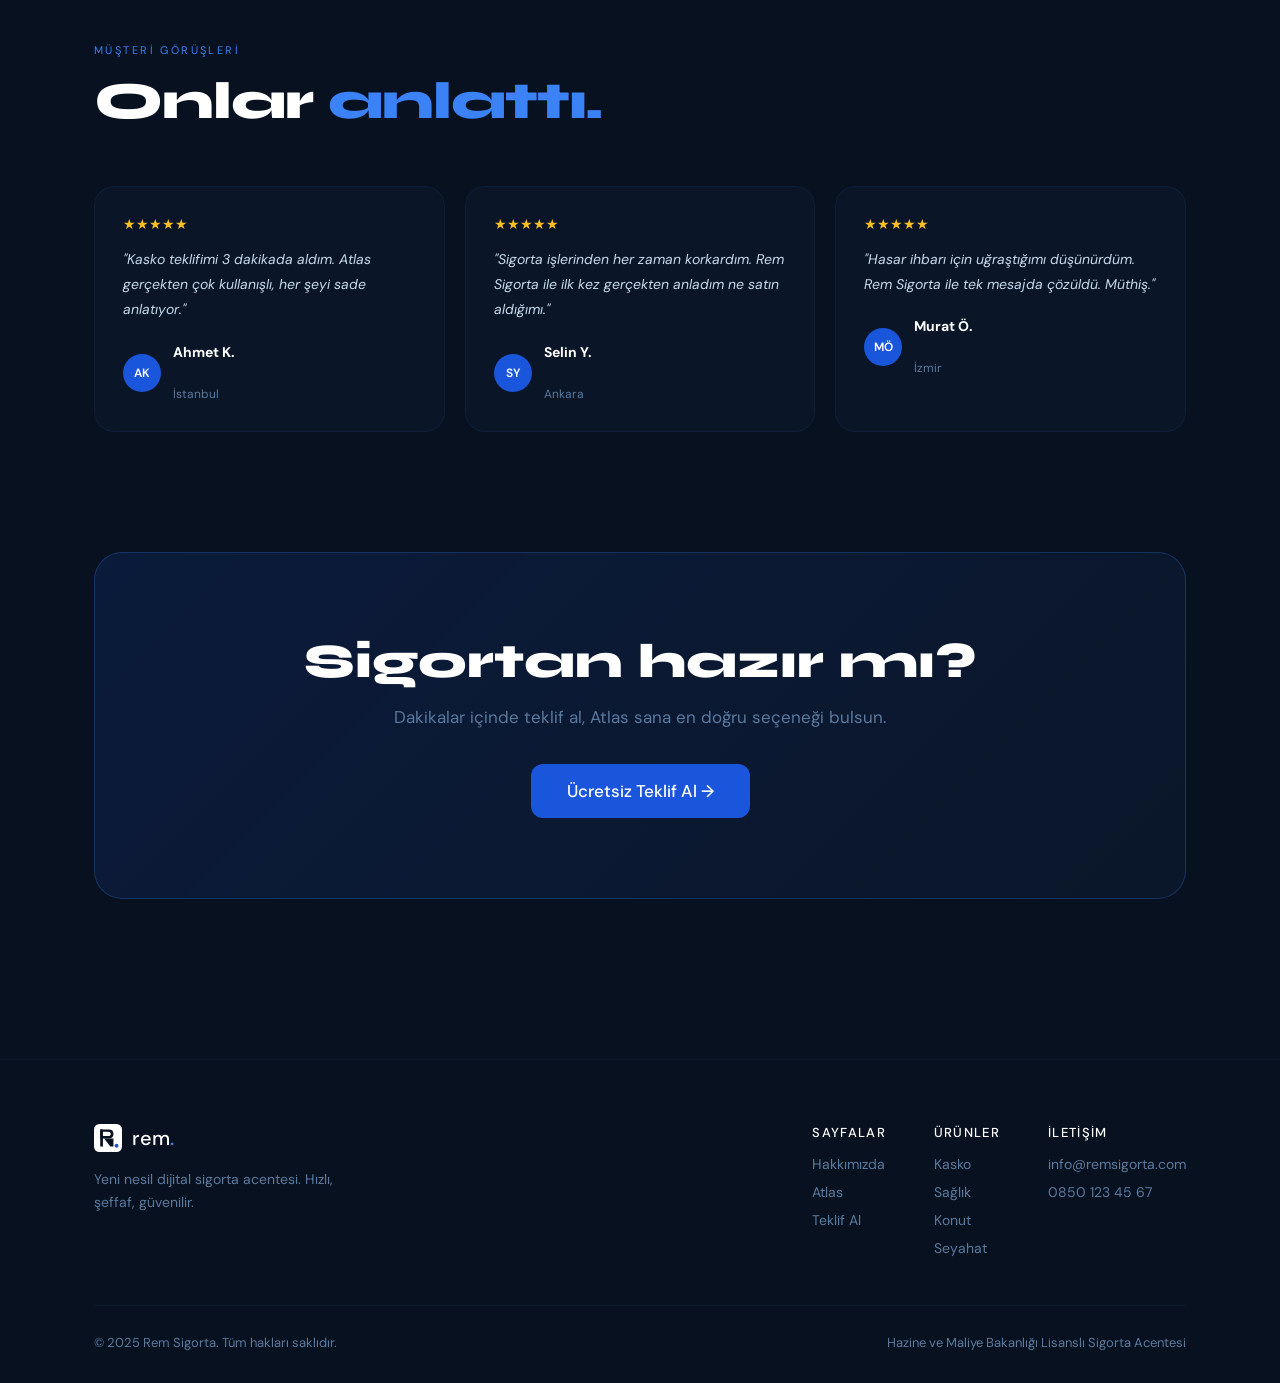
==== commit 95cd4565: "feat: intro video, hero text güncellendi, logo dot rengi düzeltildi" ====
--- a/index.html
+++ b/index.html
@@ -12,6 +12,26 @@
 </head>
 <body>
 
+<!-- INTRO VIDEO -->
+<div id="intro-screen">
+  <video id="intro-video" src="intro.mp4" autoplay muted playsinline></video>
+  <div id="intro-overlay">
+    <div id="intro-logo">
+      <svg width="64" height="64" viewBox="0 0 72 72" fill="none">
+        <rect width="72" height="72" rx="14" fill="white"/>
+        <rect x="16" y="14" width="7" height="44" fill="#08111F"/>
+        <path d="M16 14 H38 Q50 14 50 25.5 Q50 37 38 37 H16Z" fill="#08111F"/>
+        <path d="M23 20 H36 Q43 20 43 25.5 Q43 31 36 31 H23Z" fill="white"/>
+        <path d="M33 37 L50 37 L50 58 L42 58 L26 37Z" fill="#08111F"/>
+        <circle cx="58" cy="56" r="5" fill="#1A56DB"/>
+      </svg>
+    </div>
+    <div id="intro-wordmark">rem<span>.</span></div>
+    <div id="intro-tagline">Yeni Nesil Dijital Sigorta</div>
+  </div>
+  <div id="intro-skip">Geç →</div>
+</div>
+
 <div class="orb orb-1"></div>
 <div class="orb orb-2"></div>
 <div class="grid-overlay"></div>
@@ -25,7 +45,7 @@
       <path d="M16 14 H38 Q50 14 50 25.5 Q50 37 38 37 H16Z" fill="#08111F"/>
       <path d="M23 20 H36 Q43 20 43 25.5 Q43 31 36 31 H23Z" fill="white"/>
       <path d="M33 37 L50 37 L50 58 L42 58 L26 37Z" fill="#08111F"/>
-      <circle cx="58" cy="56" r="5" fill="#3B82F6"/>
+      <circle cx="58" cy="56" r="5" fill="#1A56DB"/>
     </svg>
     <div class="nav-brand">rem<span class="dot">.</span></div>
   </a>
@@ -47,12 +67,14 @@
 <!-- HERO -->
 <section class="hero">
   <div class="hero-inner">
-    <div class="hero-badge">🇹🇷 Türkiye'nin Dijital Sigorta Acentesi</div>
+    <div class="hero-badge"><span class="badge-dot"></span>Türkiye'nin Dijital Sigorta Deneyimi</div>
     <h1 class="hero-title">
-      Sigorta artık<br>
-      <span class="accent">seninle akar.</span>
+      Sigorta<br>
+      artık<br>
+      <span class="accent">bu kadar</span><br>
+      basit.
     </h1>
-    <p class="hero-sub">Rem Sigorta, yapay zeka destekli platformu ve insan odaklı yaklaşımıyla sigorta süreçlerini basit, hızlı ve şeffaf hale getirir.</p>
+    <p class="hero-sub">Dakikalar içinde teklif al, saniyeler içinde poliçeni oluştur. Rem Sigorta ile hayatının her anı güvende.</p>
     <div class="hero-actions">
       <a href="teklif.html" class="btn-primary">Teklif Al</a>
       <a href="atlas.html" class="btn-secondary">Atlas'ı Tanı →</a>
@@ -277,7 +299,7 @@
             <path d="M16 14 H38 Q50 14 50 25.5 Q50 37 38 37 H16Z" fill="#08111F"/>
             <path d="M23 20 H36 Q43 20 43 25.5 Q43 31 36 31 H23Z" fill="white"/>
             <path d="M33 37 L50 37 L50 58 L42 58 L26 37Z" fill="#08111F"/>
-            <circle cx="58" cy="56" r="5" fill="#3B82F6"/>
+            <circle cx="58" cy="56" r="5" fill="#1A56DB"/>
           </svg>
           <div class="nav-brand">rem<span class="dot">.</span></div>
         </a>
--- a/css/global.css
+++ b/css/global.css
@@ -258,3 +258,70 @@
   from { opacity:0; transform:translateY(20px); }
   to   { opacity:1; transform:translateY(0); }
 }
+
+/* ═══ INTRO VIDEO ═══ */
+#intro-screen {
+  position: fixed; inset: 0; z-index: 9999;
+  background: #000;
+  transition: opacity .8s ease, visibility .8s ease;
+}
+#intro-screen.done {
+  opacity: 0; visibility: hidden; pointer-events: none;
+}
+#intro-video {
+  position: absolute; inset: 0;
+  width: 100%; height: 100%;
+  object-fit: cover; z-index: 0;
+}
+#intro-screen::after {
+  content: '';
+  position: absolute; inset: 0; z-index: 1;
+  background: linear-gradient(
+    to bottom,
+    rgba(8,17,31,0.35) 0%,
+    rgba(8,17,31,0.15) 40%,
+    rgba(8,17,31,0.55) 100%
+  );
+}
+#intro-overlay {
+  position: absolute; inset: 0; z-index: 2;
+  display: flex; flex-direction: column;
+  align-items: center; justify-content: center;
+  gap: 12px;
+  animation: introFadeIn .8s ease both;
+}
+#intro-logo {
+  filter: drop-shadow(0 0 32px rgba(59,130,246,0.5));
+  animation: logoPop .6s cubic-bezier(.34,1.56,.64,1) .3s both;
+}
+#intro-wordmark {
+  font-family: 'DM Sans', sans-serif; font-weight: 500; font-size: 42px;
+  color: #fff; letter-spacing: -.01em; line-height: 1;
+  animation: introFadeUp .5s ease .6s both;
+}
+#intro-wordmark span { color: #3B82F6; }
+#intro-tagline {
+  font-size: 12px; text-transform: uppercase; letter-spacing: .24em;
+  color: rgba(255,255,255,0.55);
+  animation: introFadeUp .5s ease .8s both;
+}
+#intro-skip {
+  position: absolute; bottom: 36px; right: 36px; z-index: 3;
+  font-size: 13px; font-weight: 500; color: rgba(255,255,255,0.5);
+  letter-spacing: .08em; cursor: pointer;
+  padding: 8px 18px; border-radius: 20px;
+  border: 1px solid rgba(255,255,255,0.18);
+  backdrop-filter: blur(8px);
+  transition: color .2s, border-color .2s;
+}
+#intro-skip:hover { color: #fff; border-color: rgba(255,255,255,0.45); }
+
+@keyframes introFadeIn { from { opacity:0; } to { opacity:1; } }
+@keyframes introFadeUp {
+  from { opacity:0; transform:translateY(10px); }
+  to   { opacity:1; transform:translateY(0); }
+}
+@keyframes logoPop {
+  from { transform:scale(0.6); opacity:0; }
+  to   { transform:scale(1); opacity:1; }
+}
--- a/css/hakkimizda.css
+++ b/css/hakkimizda.css
@@ -18,14 +18,21 @@
 }
 
 .hero-badge {
-  display: inline-flex; align-items: center; gap: 8px;
-  background: rgba(59,130,246,0.1);
-  border: 1px solid var(--border);
+  display: inline-flex; align-items: center; gap: 10px;
+  background: rgba(59,130,246,0.08);
+  border: 1px solid rgba(59,130,246,0.22);
   border-radius: 100px;
-  padding: 7px 16px; font-size: 13px; color: var(--ice);
+  padding: 8px 18px; font-size: 11px; font-weight: 500;
+  color: var(--ice); letter-spacing: .1em; text-transform: uppercase;
   margin-bottom: 28px;
   animation: fadeUp .5s ease both;
 }
+.badge-dot {
+  width: 7px; height: 7px; border-radius: 50%;
+  background: var(--sky); flex-shrink: 0;
+  animation: blink 2s ease infinite;
+}
+@keyframes blink { 0%,100%{opacity:1} 50%{opacity:0.3} }
 .hero-title {
   font-family: 'Syne', sans-serif; font-weight: 800;
   font-size: clamp(40px, 5.5vw, 72px);
